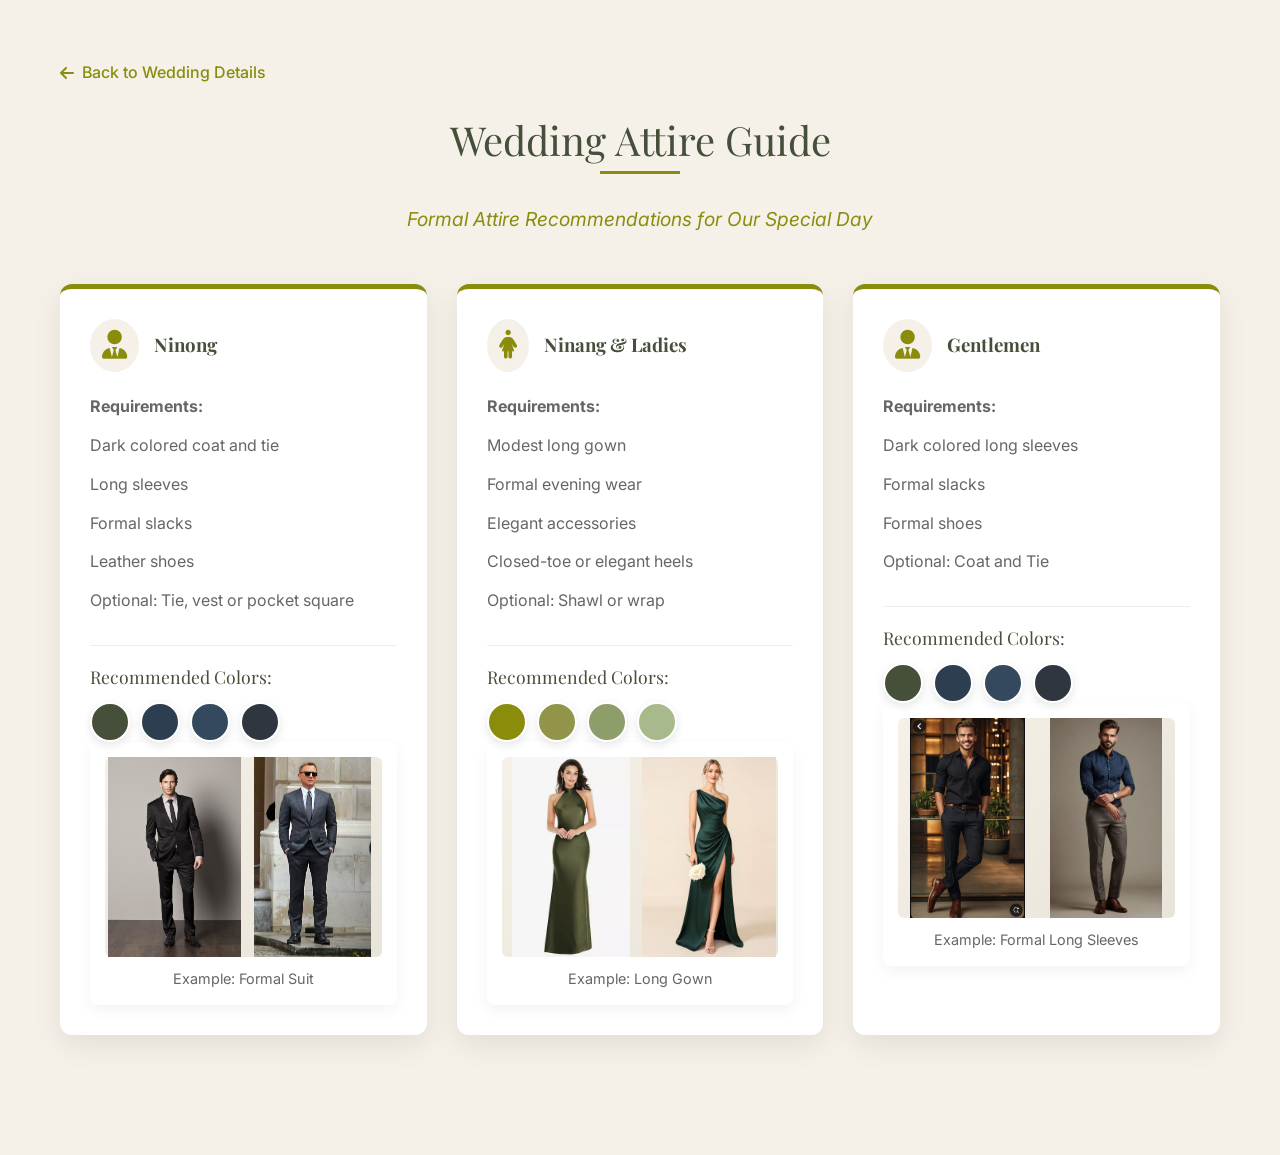
==== AttireGuide.html @ 83d6fbdf "Pilot" ====
<!DOCTYPE html>
<html lang="en">
<head>
    <meta charset="UTF-8">
    <meta name="viewport" content="width=device-width, initial-scale=1.0">
    <title>Attire Guide - Eurish & James Wedding</title>
    <link rel="preconnect" href="https://fonts.googleapis.com">
    <link rel="preconnect" href="https://fonts.gstatic.com" crossorigin>
    <link href="https://fonts.googleapis.com/css2?family=Playfair+Display:ital,wght@0,400;0,700;1,400&family=Inter:wght@300;400;500;600&display=swap" rel="stylesheet">
    <link rel="stylesheet" href="https://cdnjs.cloudflare.com/ajax/libs/font-awesome/6.0.0/css/all.min.css">
    <link rel="icon" type="image/png" href="favicon.png">
    <link rel="stylesheet" href="style.css">
    <style>
        .attire-guide-container {
            max-width: 1200px;
            margin: 0 auto;
            padding: 60px 20px;
            background: var(--beige);
            min-height: 100vh;
        }

        .back-button {
            display: inline-flex;
            align-items: center;
            gap: 8px;
            color: var(--olive);
            text-decoration: none;
            margin-bottom: 30px;
            font-weight: 500;
        }

        .attire-title {
            text-align: center;
            font-size: 2.5rem;
            color: var(--gray-green);
            margin-bottom: 40px;
            position: relative;
        }

            .attire-title::after {
                content: '';
                position: absolute;
                bottom: -10px;
                left: 50%;
                transform: translateX(-50%);
                width: 80px;
                height: 3px;
                background: var(--olive);
            }

        .attire-subtitle {
            text-align: center;
            color: var(--olive);
            font-size: 1.2rem;
            margin-bottom: 50px;
            font-style: italic;
        }

        .attire-grid {
            display: grid;
            grid-template-columns: repeat(auto-fit, minmax(300px, 1fr));
            gap: 30px;
            margin-bottom: 60px;
        }

        .attire-category {
            background: white;
            padding: 30px;
            border-radius: 12px;
            box-shadow: 0 10px 30px rgba(0,0,0,0.08);
            border-top: 5px solid var(--olive);
            transition: transform 0.3s ease;
        }

            .attire-category:hover {
                transform: translateY(-5px);
            }

        .attire-header {
            display: flex;
            align-items: center;
            gap: 15px;
            margin-bottom: 20px;
            color: var(--gray-green);
        }

            .attire-header i {
                font-size: 1.8rem;
                color: var(--olive);
                background: var(--beige);
                padding: 12px;
                border-radius: 50%;
            }

        .attire-content {
            color: var(--text-light);
            line-height: 1.8;
        }

            .attire-content p {
                margin-bottom: 10px;
            }

        .color-guide {
            margin-top: 30px;
            padding-top: 20px;
            border-top: 1px solid #eee;
        }

            .color-guide h4 {
                color: var(--gray-green);
                margin-bottom: 15px;
                font-size: 1.1rem;
            }

        .color-swatches {
            display: flex;
            gap: 10px;
            flex-wrap: wrap;
        }

        .example-images {
            margin-top: 60px;
        }

            .example-images h3 {
                text-align: center;
                color: var(--gray-green);
                margin-bottom: 30px;
                font-size: 1.8rem;
            }

        .image-grid {
            display: grid;
            grid-template-columns: repeat(auto-fit, minmax(250px, 1fr));
            gap: 20px;
        }

        .image-item {
            background: white;
            padding: 15px;
            border-radius: 8px;
            text-align: center;
            box-shadow: 0 5px 15px rgba(0,0,0,0.05);
        }

        .image-placeholder {
            width: 100%;
            height: 200px;
            background: linear-gradient(135deg, #f5f1e8 0%, #e8e4d9 100%);
            border-radius: 6px;
            display: flex;
            align-items: center;
            justify-content: center;
            color: var(--olive);
            font-size: 0.9rem;
            margin-bottom: 10px;
        }

        .image-item p {
            color: var(--text-light);
            font-size: 0.9rem;
        }

        @media (max-width: 768px) {
            .attire-grid {
                grid-template-columns: 1fr;
            }

            .attire-title {
                font-size: 2rem;
            }
        }
    </style>
</head>
<body>
    <div class="attire-guide-container">
        <a href="index.html" class="back-button">
            <i class="fas fa-arrow-left"></i> Back to Wedding Details
        </a>

        <h1 class="attire-title">Wedding Attire Guide</h1>
        <p class="attire-subtitle">Formal Attire Recommendations for Our Special Day</p>

        <div class="attire-grid">
            <div class="attire-category">
                <div class="attire-header">
                    <i class="fas fa-user-tie"></i>
                    <h3><strong>Ninong</strong></h3>
                </div>

                <div class="attire-content">
                    <p><strong>Requirements:</strong></p>
                    <p>Dark colored coat and tie</p>
                    <p>Long sleeves</p>
                    <p>Formal slacks</p>
                    <p>Leather shoes</p>
                    <p>Optional: Tie, vest or pocket square</p>

                    <div class="color-guide">
                        <h4>Recommended Colors:</h4>
                        <div class="color-swatches">
                            <div class="color-swatch" style="background: #464f39;"></div>
                            <div class="color-swatch" style="background: #2c3e50;"></div>
                            <div class="color-swatch" style="background: #34495e;"></div>
                            <div class="color-swatch" style="background: #2f3640;"></div>
                        </div>
                    </div>
                </div>
                <div class="image-item">
                    <div class="image-placeholder">
                        <!--<i class="fas fa-image"></i> Example: Formal Suit-->
                        <img src="./black-suit.jpg" alt="black-suit" class="qr-image">
                        <img src="./dark-grey-suit.jpg" alt="dark-grey-suit" class="qr-image">
                        <!--<img src="./navy-suit.jpg" alt="navy-suit" class="qr-image">-->
                    </div>
                    <p>Example: Formal Suit</p>
                </div>
            </div>

            <div class="attire-category">
                <div class="attire-header">
                    <i class="fas fa-female"></i>
                    <h3><strong>Ninang & Ladies</strong></h3>
                </div>
                <div class="attire-content">
                    <p><strong>Requirements:</strong></p>
                    <p>Modest long gown</p>
                    <p>Formal evening wear</p>
                    <p>Elegant accessories</p>
                    <p>Closed-toe or elegant heels</p>
                    <p>Optional: Shawl or wrap</p>

                    <div class="color-guide">
                        <h4>Recommended Colors:</h4>
                        <div class="color-swatches">
                            <div class="color-swatch" style="background: #898d0b;"></div>
                            <div class="color-swatch" style="background: #929449;"></div>
                            <div class="color-swatch" style="background: #8D9E6B;"></div>
                            <div class="color-swatch" style="background: #a8b98c;"></div>
                        </div>
                    </div>
                </div>
                <div class="image-item">
                    <div class="image-placeholder">
                        <!--<i class="fas fa-image"></i> Example: Formal Suit-->
                        <!--<img src="./long-gown.jpg" alt="long-gown" class="qr-image">-->
                        <img src="./long-gown1.jpg" alt="long-gown1" class="qr-image">
                        <img src="./long-gown2.jpg" alt="long-gown2" class="qr-image">
                    </div>
                    <p>Example: Long Gown</p>
                </div>

            </div>

            <div class="attire-category">
                <div class="attire-header">
                    <i class="fas fa-user-tie"></i>
                    <h3><strong>Gentlemen</strong></h3>
                </div>

                <div class="attire-content">
                    <p><strong>Requirements:</strong></p>
                    <p>Dark colored long sleeves</p>
                    <p>Formal slacks</p>
                    <p>Formal shoes</p>
                    <p>Optional: Coat and Tie</p>

                    <div class="color-guide">
                        <h4>Recommended Colors:</h4>
                        <div class="color-swatches">
                            <div class="color-swatch" style="background: #464f39;"></div>
                            <div class="color-swatch" style="background: #2c3e50;"></div>
                            <div class="color-swatch" style="background: #34495e;"></div>
                            <div class="color-swatch" style="background: #2f3640;"></div>
                        </div>
                    </div>
                </div>
                <div class="image-item">
                    <div class="image-placeholder">
                        <!--<i class="fas fa-image"></i> Example: Formal Suit-->
                        <img src="./long-sleeves.jpg" alt="long-sleeves" class="qr-image">
                        <img src="./long-sleeves2.jpg" alt="long-sleeves2" class="qr-image">
                        <!--<img src="./navy-suit.jpg" alt="navy-suit" class="qr-image">-->
                    </div>
                    <p>Example: Formal Long Sleeves</p>
                </div>
            </div>

        </div>

        <!--<div class="example-images">
            <h3>Attire Inspiration</h3>
            <div class="image-grid">
                <div class="image-item">
                    <div class="image-placeholder">
                        <i class="fas fa-image"></i> Example: Formal Suit
                    </div>
                    <p>Dark colored suit with tie</p>
                </div>
                <div class="image-item">
                    <div class="image-placeholder">
                        <i class="fas fa-image"></i> Example: Long Gown
                    </div>
                    <p>Elegant evening gown</p>
                </div>
                <div class="image-item">
                    <div class="image-placeholder">
                        <i class="fas fa-image"></i> Example: Color Palette
                    </div>
                    <p>Wedding color scheme</p>
                </div>
            </div>
        </div>-->
    </div>

    <script>
        // Smooth scrolling for back button
        document.querySelector('.back-button').addEventListener('click', function(e) {
            e.preventDefault();
            window.history.back();
        });
    </script>
</body>
</html>
---- style.css ----
/* style.css */
:root {
	--olive: #898d0b;
	--olive-light: #929449;
	--olive-pale: #8D9E6B;
	--gray-green: #464f39;
	--gray-orange: #d7a94f;
	--beige: #f5f1e8;
	--gray-light: #f8f9fa;
	--text-dark: #333333;
	--text-light: #666666;
}

* {
	margin: 0;
	padding: 0;
	box-sizing: border-box;
}

html {
	scroll-behavior: smooth;
}

body {
	font-family: 'Inter', sans-serif;
	line-height: 1.6;
	color: var(--text-dark);
	background: var(--beige);
	overflow-x: hidden;
}

h1, h2, h3, h4 {
	font-family: 'Playfair Display', serif;
	font-weight: 400;
	line-height: 1.2;
}

.container {
	max-width: 1000px;
	margin: 0 auto;
	padding: 0 20px;
}

section {
	padding: 80px 0;
	position: relative;
}

/* ===== HERO SECTION ===== */
.hero {
	min-height: 100vh;
	display: flex;
	align-items: center;
	justify-content: center;
	text-align: center;
	background: linear-gradient(135deg, var(--beige) 0%, #ffffff 100%);
	position: relative;
	overflow: hidden;
}

	.hero::before {
		content: '';
		position: absolute;
		top: 0;
		left: 0;
		right: 0;
		height: 100%;
		background: url("data:image/svg+xml,%3Csvg width='100' height='100' viewBox='0 0 100 100' xmlns='http://www.w3.org/2000/svg'%3E%3Cpath d='M11 18c3.866 0 7-3.134 7-7s-3.134-7-7-7-7 3.134-7 7 3.134 7 7 7zm48 25c3.866 0 7-3.134 7-7s-3.134-7-7-7-7 3.134-7 7 3.134 7 7 7zm-43-7c1.657 0 3-1.343 3-3s-1.343-3-3-3-3 1.343-3 3 1.343 3 3 3zm63 31c1.657 0 3-1.343 3-3s-1.343-3-3-3-3 1.343-3 3 1.343 3 3 3zM34 90c1.657 0 3-1.343 3-3s-1.343-3-3-3-3 1.343-3 3 1.343 3 3 3zm56-76c1.657 0 3-1.343 3-3s-1.343-3-3-3-3 1.343-3 3 1.343 3 3 3zM12 86c2.21 0 4-1.79 4-4s-1.79-4-4-4-4 1.79-4 4 1.79 4 4 4zm28-65c2.21 0 4-1.79 4-4s-1.79-4-4-4-4 1.79-4 4 1.79 4 4 4zm23-11c2.76 0 5-2.24 5-5s-2.24-5-5-5-5 2.24-5 5 2.24 5 5 5zm-6 60c2.21 0 4-1.79 4-4s-1.79-4-4-4-4 1.79-4 4 1.79 4 4 4zm29 22c2.76 0 5-2.24 5-5s-2.24-5-5-5-5 2.24-5 5 2.24 5 5 5zM32 63c2.76 0 5-2.24 5-5s-2.24-5-5-5-5 2.24-5 5 2.24 5 5 5zm57-13c2.76 0 5-2.24 5-5s-2.24-5-5-5-5 2.24-5 5 2.24 5 5 5zm-9-21c1.105 0 2-.895 2-2s-.895-2-2-2-2 .895-2 2 .895 2 2 2zM60 91c1.105 0 2-.895 2-2s-.895-2-2-2-2 .895-2 2 .895 2 2 2zM35 41c1.105 0 2-.895 2-2s-.895-2-2-2-2 .895-2 2 .895 2 2 2zM12 60c1.105 0 2-.895 2-2s-.895-2-2-2-2 .895-2 2 .895 2 2 2z' fill='%23898d0b' fill-opacity='0.03' fill-rule='evenodd'/%3E%3C/svg%3E");
	}

.couple-names {
	font-size: 4.5rem;
	color: var(--gray-green);
	letter-spacing: 2px;
	margin-bottom: 20px;
	position: relative;
	display: inline-block;
}

	.couple-names::after {
		content: '';
		position: absolute;
		bottom: -10px;
		left: 25%;
		right: 25%;
		height: 2px;
		background: var(--olive);
	}

.wedding-date {
	font-size: 1.8rem;
	color: var(--olive);
	margin-bottom: 30px;
	font-weight: 300;
	letter-spacing: 3px;
}

.invitation-text {
	font-size: 1.2rem;
	color: var(--text-light);
	max-width: 600px;
	margin: 0 auto 40px;
	line-height: 1.8;
}

	.invitation-text span {
		display: block;
		margin-top: 10px;
		font-style: italic;
		color: var(--gray-green);
	}

.scroll-down {
	position: absolute;
	bottom: 30px;
	left: 50%;
	transform: translateX(-50%);
	color: var(--olive);
	font-size: 1.5rem;
	animation: bounce 2s infinite;
}

@keyframes bounce {
	0%, 20%, 50%, 80%, 100% {
		transform: translateX(-50%) translateY(0);
	}

	40% {
		transform: translateX(-50%) translateY(-10px);
	}

	60% {
		transform: translateX(-50%) translateY(-5px);
	}
}

/* ===== DETAILS SECTION ===== */
.section-title {
	text-align: center;
	font-size: 2.5rem;
	color: var(--gray-green);
	margin-bottom: 60px;
	position: relative;
}

	.section-title::after {
		content: '';
		position: absolute;
		bottom: -15px;
		left: 50%;
		transform: translateX(-50%);
		width: 60px;
		height: 3px;
		background: var(--olive);
	}

.details-grid {
	display: grid;
	grid-template-columns: repeat(auto-fit, minmax(300px, 1fr));
	gap: 40px;
}

.detail-card {
	background: white;
	padding: 40px;
	border-radius: 8px;
	box-shadow: 0 10px 30px rgba(0,0,0,0.05);
	text-align: center;
	border-top: 4px solid var(--olive);
	transition: transform 0.3s ease;
}

	.detail-card:hover {
		transform: translateY(-5px);
	}

.detail-icon {
	font-size: 2.5rem;
	color: var(--olive);
	margin-bottom: 20px;
}

.detail-card h3 {
	color: var(--gray-green);
	margin-bottom: 15px;
	font-size: 1.5rem;
}

.detail-card p {
	color: var(--text-light);
	margin-bottom: 10px;
}

.qr-container {
	width: 150px;
	height: 150px;
	margin: 20px auto;
	border: 2px dashed var(--olive-light);
	border-radius: 8px;
	overflow: hidden;
	padding: 5px;
	background: white;
}

.qr-image {
	width: 100%;
	height: 100%;
	object-fit: contain;
	display: block;
}

/* ===== ENTOURAGE SECTION ===== */
/*.entourage-section {
	background: var(--gray-light);
}*/
.important_information {
	background: var(--gray-light);
}

.entourage-container {
	max-width: 1200px;
	margin: 0 auto;
}

.entourage-category {
	margin-bottom: 60px;
}

	.entourage-category h3 {
		color: var(--gray-green);
		font-size: 1.8rem;
		margin-bottom: 30px;
		text-align: center;
		border-bottom: 2px solid var(--olive-pale);
		padding-bottom: 10px;
		position: relative;
		cursor: pointer;
		transition: all 0.3s ease;
	}

		.entourage-category h3:hover {
			color: var(--olive);
		}

		/* Add arrow icon for collapsible sections */
		.entourage-category h3::after {
			content: '\f078'; /* FontAwesome chevron-down */
			font-family: 'Font Awesome 6 Free';
			font-weight: 900;
			position: absolute;
			right: 10px;
			transition: transform 0.3s ease;
		}

		.entourage-category h3.collapsed::after {
			transform: rotate(-90deg);
		}

/* Collapsible content styling */
.collapsible-content {
	overflow: hidden;
	transition: max-height 0.3s ease-out;
	max-height: 0;
}

	.collapsible-content.expanded {
		max-height: 1000px; /* Adjust based on your content height */
	}

.entourage-grid {
	display: grid;
	grid-template-columns: repeat(auto-fit, minmax(250px, 1fr));
	gap: 25px;
}

.entourage-item {
	background: white;
	padding: 25px;
	border-radius: 6px;
	box-shadow: 0 5px 15px rgba(0,0,0,0.03);
	text-align: center;
	border-left: 3px solid var(--olive);
}

	.entourage-item p {
		color: var(--text-light);
		font-size: 0.95rem;
	}

/* ===== RSVP SECTION ===== */
.rsvp-section {
	background: white;
}

.rsvp-container {
	max-width: 800px;
	margin: 0 auto;
	background: var(--gray-light);
	padding: 40px;
	border-radius: 8px;
	border: 1px solid #eee;
}

.rsvp-options {
	display: grid;
	grid-template-columns: repeat(auto-fit, minmax(300px, 1fr));
	gap: 30px;
	margin-top: 40px;
}

.rsvp-option {
	background: white;
	padding: 30px;
	border-radius: 8px;
	text-align: center;
	border: 2px solid var(--olive);
	transition: all 0.3s ease;
}

	.rsvp-option:hover {
		transform: translateY(-5px);
		box-shadow: 0 10px 20px rgba(107, 142, 35, 0.1);
	}

	.rsvp-option h3 {
		color: var(--gray-green);
		margin-bottom: 20px;
		font-size: 1.5rem;
	}

	.rsvp-option p {
		color: var(--text-light);
		margin-bottom: 20px;
	}

.btn-rsvp {
	display: inline-block;
	background: var(--olive);
	color: white;
	padding: 12px 30px;
	border-radius: 4px;
	text-decoration: none;
	font-weight: 500;
	transition: background 0.3s ease;
}

	.btn-rsvp:hover {
		background: var(--gray-green);
	}

/* ===== GIFT SECTION ===== */
.gift-section {
	background: var(--gray-light);
}

.gift-container {
	max-width: 800px;
	margin: 0 auto;
}

.gift-cards {
	display: grid;
	grid-template-columns: repeat(auto-fit, minmax(300px, 1fr));
	gap: 30px;
	margin-top: 40px;
}

.gift-card {
	background: white;
	padding: 30px;
	border-radius: 8px;
	text-align: center;
	border: 2px solid var(--olive);
}

	.gift-card h3 {
		color: var(--gray-green);
		margin-bottom: 20px;
		font-size: 1.5rem;
	}

	.gift-card p {
		color: var(--text-light);
		margin-bottom: 20px;
	}

.gift-qr {
	width: 180px;
	height: 180px;
	margin: 20px auto;
	border: 1px solid #eee;
	border-radius: 4px;
	overflow: hidden;
	background: white;
}

	.gift-qr img {
		width: 100%;
		height: 100%;
		object-fit: contain;
		display: block;
	}

.gift-note {
	font-size: 0.9rem;
	color: var(--text-light);
	font-style: italic;
	margin-top: 10px;
}

/* ===== INFO CARDS ===== */
.info-cards {
	display: grid;
	grid-template-columns: repeat(auto-fit, minmax(300px, 1fr));
	gap: 30px;
	margin-top: 40px;
}

.info-card {
	background: white;
	padding: 30px;
	border-radius: 8px;
	box-shadow: 0 5px 15px rgba(0,0,0,0.05);
	border: 1px solid #eee;
}

	.info-card h4 {
		color: var(--gray-green);
		margin-bottom: 15px;
		font-size: 1.3rem;
		display: flex;
		align-items: center;
		gap: 10px;
	}

		.info-card h4 i {
			color: var(--olive);
		}

/* ===== SHARE SECTION ===== */
.share-section {
	background: var(--gray-green);
	color: white;
	text-align: center;
}

	.share-section .section-title {
		color: white;
	}

		.share-section .section-title::after {
			background: var(--olive-light);
		}

.share-buttons {
	display: flex;
	justify-content: center;
	gap: 20px;
	flex-wrap: wrap;
	margin-top: 30px;
}

.share-btn {
	background: rgba(255,255,255,0.1);
	color: white;
	border: 1px solid rgba(255,255,255,0.2);
	padding: 12px 25px;
	border-radius: 4px;
	display: flex;
	align-items: center;
	gap: 10px;
	cursor: pointer;
	transition: all 0.3s ease;
	text-decoration: none;
}

	.share-btn:hover {
		background: rgba(255,255,255,0.2);
		transform: translateY(-2px);
	}

/* ===== COLOR PALETTE ===== */
.color-palette {
	display: flex;
	justify-content: center;
	gap: 10px;
	margin: 40px 0;
}

.color-swatch {
	width: 40px;
	height: 40px;
	border-radius: 50%;
	border: 2px solid white;
	box-shadow: 0 3px 10px rgba(0,0,0,0.1);
}

/* ===== FOOTER ===== */
footer {
	background: var(--gray-green);
	color: white;
	text-align: center;
	padding: 40px 20px;
}

	footer p {
		color: rgba(255,255,255,0.8);
		margin: 10px 0;
	}

/* ===== GOOGLE FORM EMBED ===== */
.google-form-container {
	margin-top: 40px;
	border-radius: 8px;
	overflow: hidden;
	box-shadow: 0 5px 15px rgba(0,0,0,0.1);
}

.google-form-frame {
	width: 100%;
	height: 800px;
	border: none;
}

/* ===== QR Code Styling ===== */
.qr-code-container {
	display: grid;
	grid-template-columns: 1fr 1fr;
	gap: 20px;
	margin-top: 20px;
}

.qr-code-item {
	text-align: center;
}

.qr-code-image {
	width: 250px;
	height: 250px;
	border: 1px solid #ddd;
	border-radius: 8px;
	padding: 10px;
	background: white;
	margin: 0 auto 10px;
	overflow: hidden;
}

.qr-code-image-bank {
	width: 180px;
	height: 180px;
	border: 1px solid #ddd;
	border-radius: 8px;
	padding: 10px;
	background: white;
	margin: 0 auto 10px;
	overflow: hidden;
}

.qr-code-image img {
	width: 100%;
	height: 100%;
	object-fit: contain;
	display: block;
}

/* ===== RESPONSIVE ===== */
@media (max-width: 768px) {
	.couple-names {
		font-size: 3rem;
	}

	.wedding-date {
		font-size: 1.4rem;
	}

	section {
		padding: 60px 0;
	}

	.details-grid {
		grid-template-columns: 1fr;
	}

	.entourage-grid {
		grid-template-columns: 1fr;
	}

	.rsvp-container,
	.rsvp-option,
	.gift-card {
		padding: 20px;
	}

	.rsvp-options,
	.gift-cards,
	.qr-code-container {
		grid-template-columns: 1fr;
	}

	.google-form-frame {
		height: 600px;
	}

	/* Adjust arrow position for mobile */
	.entourage-category h3::after {
		right: 5px;
	}
}

/* ===== PRINT STYLES ===== */
@media print {
	.hero::before,
	.scroll-down,
	.share-section,
	.share-buttons {
		display: none;
	}

	.detail-card,
	.entourage-item,
	.info-card {
		break-inside: avoid;
		box-shadow: none;
		border: 1px solid #ddd;
	}
}

.tagalog {
	font-size: 0.85em;
	font-style: italic;
}

/* ===== MUSIC PLAYER ===== */
.music-player {
	position: fixed;
	bottom: 20px;
	right: 20px;
	z-index: 1000;
	background: rgba(255, 255, 255, 0.95);
	border-radius: 50px;
	padding: 10px 20px;
	box-shadow: 0 5px 15px rgba(0,0,0,0.2);
	display: flex;
	align-items: center;
	gap: 10px;
	border: 2px solid var(--olive);
}

.music-control {
	background: var(--olive);
	color: white;
	border: none;
	width: 40px;
	height: 40px;
	border-radius: 50%;
	cursor: pointer;
	display: flex;
	align-items: center;
	justify-content: center;
	transition: all 0.3s ease;
}

.music-control:hover {
	background: var(--gray-green);
	transform: scale(1.1);
}

.music-info {
	font-size: 0.9rem;
	color: var(--gray-green);
	font-weight: 500;
}

@media (max-width: 768px) {
	.music-player {
		bottom: 10px;
		right: 10px;
		padding: 8px 15px;
	}

	.music-info {
		display: none;
	}
}




/* Bank Details Styling */
.show-bank-details-btn {
	background: var(--olive);
	color: white;
	/*background: transparent;*/
	border: 2px solid var(--olive);
	/*color: var(--olive);*/
	padding: 12px 24px;
	border-radius: 4px;
	cursor: pointer;
	font-size: 0.95rem;
	margin-top: 20px;
	display: flex;
	align-items: center;
	justify-content: center;
	gap: 10px;
	width: 100%;
	transition: all 0.3s ease;
	font-weight: 600;
}

.show-bank-details-btn:hover {
	background: var(--olive);
	color: white;
	transform: translateY(-2px);
	box-shadow: 0 5px 15px rgba(137, 141, 11, 0.2);
}

.bank-details-container {
	margin-top: 25px;
	display: none;
	opacity: 0;
	transform: translateY(20px);
	transition: all 0.4s ease;
}

.bank-details-container.visible {
	display: block;
	opacity: 1;
	transform: translateY(0);
}

.bank-info-grid {
	display: grid;
	grid-template-columns: 1fr 1fr;
	gap: 20px;
	margin-bottom: 20px;
	align-items: start;
}

.bank-card {
	background: white;
	padding: 25px;
	border-radius: 8px;
	box-shadow: 0 5px 20px rgba(0, 0, 0, 0.08);
	border-top: 4px solid var(--olive);
	text-align: center;
	transition: transform 0.3s ease;
}

	.bank-card:hover {
		transform: translateY(-5px);
	}

.bank-header {
	display: flex;
	align-items: center;
	justify-content: center;
	gap: 12px;
	margin-bottom: 20px;
	color: var(--gray-green);
}

	.bank-header i {
		font-size: 1.5rem;
		color: var(--olive);
	}

	.bank-header h5 {
		font-size: 1.3rem;
		margin: 0;
	}

.bank-info {
	margin-top: 20px;
	padding-top: 20px;
	border-top: 1px solid #eee;
}

	.bank-info p {
		color: var(--text-light);
		font-size: 0.95rem;
		margin-bottom: 8px;
	}

	.bank-info strong {
		color: var(--gray-green);
	}

.qr-code-image-bank {
	width: 200px;
	height: 200px;
	margin: 0 auto;
	border: 1px solid #eee;
	border-radius: 8px;
	padding: 10px;
	background: white;
	overflow: hidden;
}

	.qr-code-image-bank img {
		width: 100%;
		height: 100%;
		object-fit: contain;
		display: block;
	}

.bank-note {
	grid-column: 1 / span 2;
	background: #f8f9fa;
	padding: 20px;
	border-radius: 8px;
	border-left: 4px solid var(--olive);
	display: flex;
	align-items: center;
	gap: 15px;
	margin-top: 0;
}

	.bank-note i {
		color: var(--olive);
		font-size: 1.2rem;
		margin-top: 3px;
	}

	.bank-note p {
		color: var(--text-light);
		margin: 0;
		font-size: 0.95rem;
		line-height: 1.5;
	}

/* Responsive adjustments */
@media (max-width: 768px) {
	.bank-info-grid {
		grid-template-columns: 1fr;
	}

	.bank-note {
		grid-column: 1;
	}

	.bank-card {
		padding: 20px;
	}

	.qr-code-image-bank {
		width: 180px;
		height: 180px;
	}
}
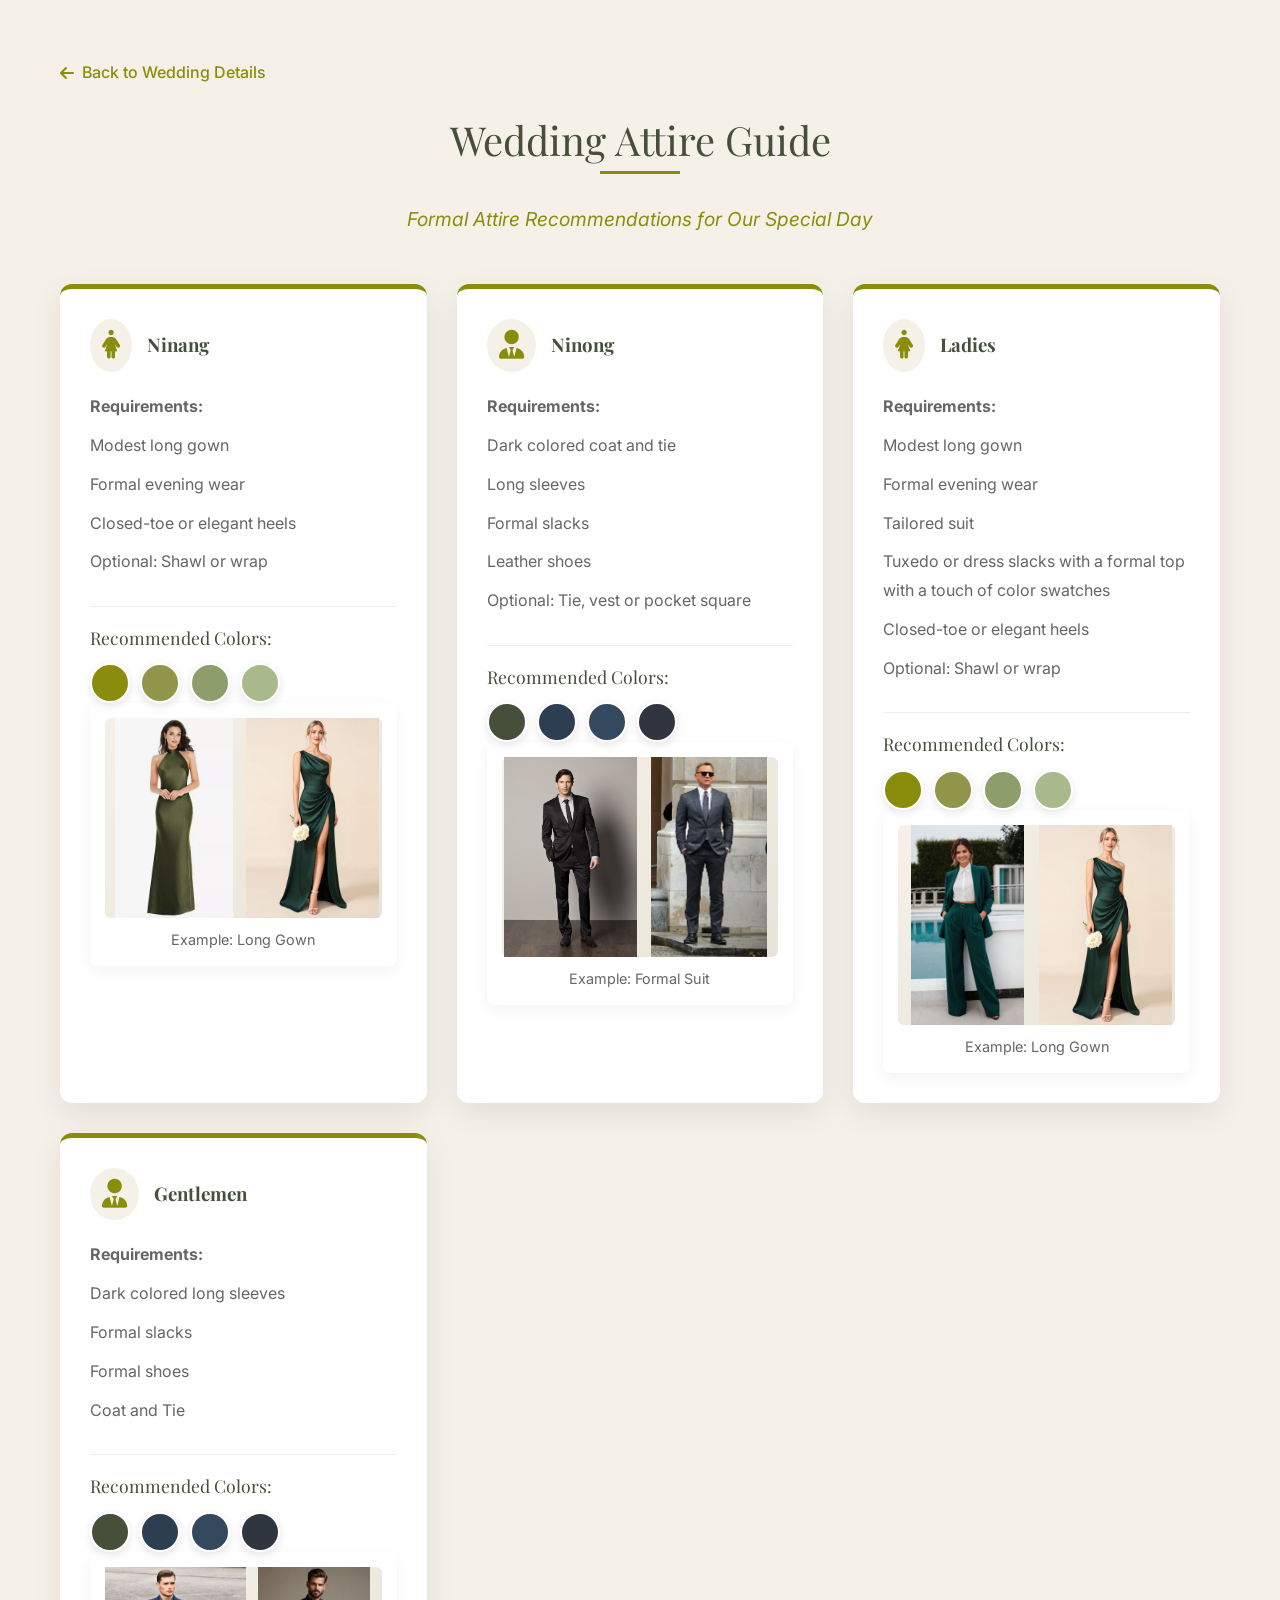
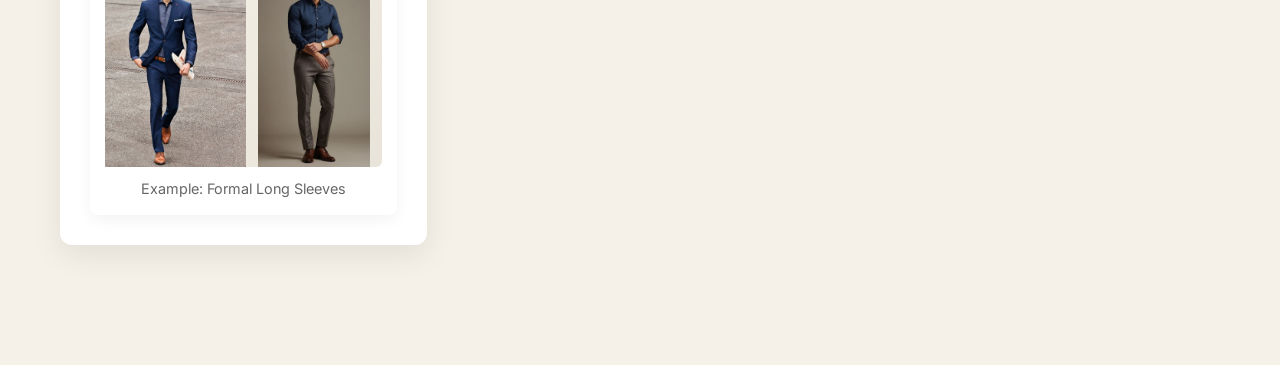
==== commit 76b7ffc7: "pilot 2" ====
--- a/AttireGuide.html
+++ b/AttireGuide.html
@@ -175,14 +175,53 @@
 </head>
 <body>
     <div class="attire-guide-container">
-        <a href="index.html" class="back-button">
+        <a href="./index.html" class="back-button">
             <i class="fas fa-arrow-left"></i> Back to Wedding Details
         </a>
 
         <h1 class="attire-title">Wedding Attire Guide</h1>
         <p class="attire-subtitle">Formal Attire Recommendations for Our Special Day</p>
 
+
         <div class="attire-grid">
+
+
+            <div class="attire-category">
+                <div class="attire-header">
+                    <i class="fas fa-female"></i>
+                    <h3><strong>Ninang</strong></h3>
+                </div>
+                <div class="attire-content">
+                    <p><strong>Requirements:</strong></p>
+                    <p>Modest long gown</p>
+                    <p>Formal evening wear</p>
+                    <!--<p>Elegant accessories</p>-->
+                    <p>Closed-toe or elegant heels</p>
+                    <p>Optional: Shawl or wrap</p>
+
+                    <div class="color-guide">
+                        <h4>Recommended Colors:</h4>
+                        <div class="color-swatches">
+                            <div class="color-swatch" style="background: #898d0b;"></div>
+                            <div class="color-swatch" style="background: #929449;"></div>
+                            <div class="color-swatch" style="background: #8D9E6B;"></div>
+                            <div class="color-swatch" style="background: #a8b98c;"></div>
+                        </div>
+                    </div>
+                </div>
+                <div class="image-item">
+                    <div class="image-placeholder">
+                        <!--<i class="fas fa-image"></i> Example: Formal Suit-->
+                        <!--<img src="./long-gown.jpg" alt="long-gown" class="qr-image">-->
+                        <img src="./long-gown1.jpg" alt="long-gown1" class="qr-image">
+                        <img src="./long-gown2.jpg" alt="long-gown2" class="qr-image">
+                    </div>
+                    <p>Example: Long Gown</p>
+                </div>
+
+            </div>
+
+
             <div class="attire-category">
                 <div class="attire-header">
                     <i class="fas fa-user-tie"></i>
@@ -218,16 +257,18 @@
                 </div>
             </div>
 
+
             <div class="attire-category">
                 <div class="attire-header">
                     <i class="fas fa-female"></i>
-                    <h3><strong>Ninang & Ladies</strong></h3>
+                    <h3><strong>Ladies</strong></h3>
                 </div>
                 <div class="attire-content">
                     <p><strong>Requirements:</strong></p>
                     <p>Modest long gown</p>
                     <p>Formal evening wear</p>
-                    <p>Elegant accessories</p>
+                    <p>Tailored suit</p>
+                    <p>Tuxedo or dress slacks with a formal top with a touch of color swatches</p>
                     <p>Closed-toe or elegant heels</p>
                     <p>Optional: Shawl or wrap</p>
 
@@ -245,13 +286,14 @@
                     <div class="image-placeholder">
                         <!--<i class="fas fa-image"></i> Example: Formal Suit-->
                         <!--<img src="./long-gown.jpg" alt="long-gown" class="qr-image">-->
-                        <img src="./long-gown1.jpg" alt="long-gown1" class="qr-image">
+                        <img src="./tuxedo.jpg" alt="tuxedo" class="qr-image">
                         <img src="./long-gown2.jpg" alt="long-gown2" class="qr-image">
                     </div>
                     <p>Example: Long Gown</p>
                 </div>
 
             </div>
+
 
             <div class="attire-category">
                 <div class="attire-header">
@@ -264,7 +306,7 @@
                     <p>Dark colored long sleeves</p>
                     <p>Formal slacks</p>
                     <p>Formal shoes</p>
-                    <p>Optional: Coat and Tie</p>
+                    <p>Coat and Tie</p>
 
                     <div class="color-guide">
                         <h4>Recommended Colors:</h4>
@@ -279,7 +321,7 @@
                 <div class="image-item">
                     <div class="image-placeholder">
                         <!--<i class="fas fa-image"></i> Example: Formal Suit-->
-                        <img src="./long-sleeves.jpg" alt="long-sleeves" class="qr-image">
+                        <img src="./navy-suit.jpg" alt="long-sleeves" class="qr-image">
                         <img src="./long-sleeves2.jpg" alt="long-sleeves2" class="qr-image">
                         <!--<img src="./navy-suit.jpg" alt="navy-suit" class="qr-image">-->
                     </div>
--- a/style.css
+++ b/style.css
@@ -846,4 +846,429 @@
 		width: 180px;
 		height: 180px;
 	}
-}+}
+
+
+.gift-guide-container {
+	max-width: 1200px;
+	margin: 0 auto;
+	padding: 60px 20px;
+	background: var(--beige);
+	min-height: 100vh;
+}
+
+.back-button {
+	display: inline-flex;
+	align-items: center;
+	gap: 8px;
+	color: var(--olive);
+	text-decoration: none;
+	margin-bottom: 30px;
+	font-weight: 500;
+}
+
+.gift-title {
+	text-align: center;
+	font-size: 2.5rem;
+	color: var(--gray-green);
+	margin-bottom: 20px;
+	position: relative;
+}
+
+	.gift-title::after {
+		content: '';
+		position: absolute;
+		bottom: -10px;
+		left: 50%;
+		transform: translateX(-50%);
+		width: 80px;
+		height: 3px;
+		background: var(--olive);
+	}
+
+.gift-subtitle {
+	text-align: center;
+	color: var(--text-light);
+	max-width: 800px;
+	margin: 0 auto 50px;
+	font-size: 1.1rem;
+	line-height: 1.6;
+}
+
+.gift-message {
+	text-align: center;
+	font-style: italic;
+	color: var(--olive);
+	margin-bottom: 40px;
+	padding: 20px;
+	background: rgba(137, 141, 11, 0.05);
+	border-radius: 8px;
+}
+
+.qr-options {
+	display: grid;
+	grid-template-columns: repeat(auto-fit, minmax(300px, 1fr));
+	gap: 40px;
+	margin-bottom: 50px;
+}
+
+.qr-option {
+	background: white;
+	padding: 30px;
+	border-radius: 12px;
+	box-shadow: 0 10px 30px rgba(0,0,0,0.08);
+	text-align: center;
+	border: 2px solid var(--olive);
+	transition: all 0.3s ease;
+}
+
+	.qr-option:hover {
+		transform: translateY(-5px);
+		box-shadow: 0 15px 35px rgba(137, 141, 11, 0.15);
+	}
+
+.qr-header {
+	display: flex;
+	align-items: center;
+	justify-content: center;
+	gap: 15px;
+	margin-bottom: 25px;
+	color: var(--gray-green);
+}
+
+	.qr-header i {
+		font-size: 2rem;
+		color: var(--olive);
+	}
+
+.qr-image-large {
+	width: 100%;
+	max-width: 600px;
+	height: 600px;
+	margin: 0 auto 25px;
+	border: 2px solid #eee;
+	border-radius: 12px;
+	padding: 15px;
+	background: white;
+	overflow: hidden;
+	cursor: pointer;
+	transition: transform 0.3s ease;
+}
+
+.qr-image-large1 {
+	width: 100%;
+	max-width: 600px;
+	height: 600px;
+	margin: 0 auto 25px;
+	border: 2px solid #eee;
+	border-radius: 12px;
+	padding: 15px;
+	background: white;
+	overflow: hidden;
+	cursor: pointer;
+	transition: transform 0.3s ease;
+}
+
+.qr-image-large:hover {
+	transform: scale(1.02);
+}
+
+.qr-image-large img {
+	width: 100%;
+	height: 100%;
+	object-fit: contain;
+	display: block;
+}
+
+.qr-image-large1:hover {
+	transform: scale(1.02);
+}
+
+.qr-image-large1 img {
+	width: 100%;
+	height: 100%;
+	object-fit: contain;
+	display: block;
+}
+
+.account-details {
+	margin-top: 25px;
+	padding-top: 25px;
+	border-top: 1px solid #eee;
+	text-align: left;
+}
+
+	.account-details h4 {
+		color: var(--gray-green);
+		margin-bottom: 15px;
+		font-size: 1.1rem;
+	}
+
+	.account-details p {
+		color: var(--text-light);
+		margin-bottom: 8px;
+		font-size: 0.95rem;
+	}
+
+	.account-details strong {
+		color: var(--gray-green);
+	}
+
+.transfer-instructions {
+	background: white;
+	padding: 30px;
+	border-radius: 12px;
+	box-shadow: 0 5px 20px rgba(0,0,0,0.05);
+	margin-top: 40px;
+}
+
+	.transfer-instructions h3 {
+		color: var(--gray-green);
+		margin-bottom: 20px;
+		display: flex;
+		align-items: center;
+		gap: 10px;
+	}
+
+	.transfer-instructions ol {
+		padding-left: 20px;
+		color: var(--text-light);
+		line-height: 1.8;
+	}
+
+	.transfer-instructions li {
+		margin-bottom: 10px;
+	}
+
+.mobile-apps {
+	display: grid;
+	grid-template-columns: repeat(auto-fit, minmax(140px, 1fr));
+	gap: 15px;
+	margin-top: 30px;
+}
+
+	.mobile-apps a,
+	.mobile-apps button {
+		text-align: center;
+		justify-content: center;
+		min-height: 44px; /* Better touch target on mobile */
+	}
+
+/* Make sure download button matches app button style */
+.download-qr-btn {
+	background: var(--olive-pale);
+	color: white;
+	border: none;
+	padding: 12px 15px;
+	border-radius: 8px;
+	font-weight: 500;
+	cursor: pointer;
+	transition: all 0.3s ease;
+	display: flex;
+	align-items: center;
+	justify-content: center;
+	gap: 8px;
+	font-family: 'Inter', sans-serif;
+	font-size: 0.9rem;
+	text-decoration: none;
+	width: 100%;
+}
+
+	.download-qr-btn:hover {
+		background: var(--olive);
+		transform: translateY(-2px);
+		box-shadow: 0 5px 15px rgba(137, 141, 11, 0.2);
+	}
+
+.app-button {
+	display: inline-flex;
+	align-items: center;
+	gap: 10px;
+	padding: 12px 25px;
+	background: var(--olive);
+	color: white;
+	text-decoration: none;
+	border-radius: 8px;
+	font-weight: 500;
+	transition: all 0.3s ease;
+}
+
+	.app-button:hover {
+		background: var(--gray-green);
+		transform: translateY(-2px);
+	}
+
+@media (max-width: 768px) {
+	.qr-options {
+		grid-template-columns: 1fr;
+	}
+
+	.qr-image-large {
+		max-width: 250px;
+		height: 250px;
+	}
+
+	.qr-image-large1 {
+		max-width: 250px;
+		height: 250px;
+	}
+
+	.gift-title {
+		font-size: 2rem;
+	}
+}
+
+.copy-text {
+	cursor: pointer;
+	color: #0a66c2;
+	font-weight: 500;
+}
+
+.copy-text:active {
+	transform: scale(0.95);
+}
+
+/* ===== ENTOURAGE PREVIEW ===== */
+.entourage-preview {
+	display: flex;
+	justify-content: center;
+	margin-top: 40px;
+}
+
+.entourage-preview-box {
+	background: white;
+	padding: 40px;
+	border-radius: 12px;
+	box-shadow: 0 15px 35px rgba(0,0,0,0.08);
+	border: 2px solid var(--olive);
+	max-width: 600px;
+	width: 100%;
+	cursor: pointer;
+	transition: all 0.3s ease;
+	text-align: center;
+}
+
+	.entourage-preview-box:hover {
+		transform: translateY(-10px);
+		box-shadow: 0 20px 40px rgba(137, 141, 11, 0.15);
+	}
+
+.entourage-preview-content h3 {
+	color: var(--gray-green);
+	margin-bottom: 10px;
+	font-size: 1.8rem;
+}
+
+.entourage-preview-content p {
+	color: var(--text-light);
+	margin-bottom: 30px;
+}
+
+.preview-grid {
+	display: grid;
+	grid-template-columns: repeat(3, 1fr);
+	gap: 20px;
+	margin: 30px 0;
+}
+
+.preview-item {
+	text-align: center;
+}
+
+.preview-avatar {
+	width: 80px;
+	height: 80px;
+	border-radius: 50%;
+	margin: 0 auto 10px;
+	display: flex;
+	align-items: center;
+	justify-content: center;
+	color: white;
+	font-size: 1.5rem;
+}
+
+.view-entourage-btn {
+	background: var(--olive);
+	color: white;
+	border: none;
+	padding: 15px 30px;
+	border-radius: 50px;
+	font-size: 1rem;
+	font-weight: 600;
+	cursor: pointer;
+	display: flex;
+	align-items: center;
+	justify-content: center;
+	gap: 10px;
+	margin: 20px auto 0;
+	transition: all 0.3s ease;
+	width: 100%;
+	max-width: 300px;
+}
+
+.view-entourage-btn:hover {
+	background: var(--gray-green);
+	transform: translateY(-2px);
+	box-shadow: 0 10px 20px rgba(137, 141, 11, 0.2);
+}
+
+/* Clear button for search */
+.clear-btn {
+	background: #dc3545;
+	color: white;
+	border: none;
+	width: 40px;
+	height: 40px;
+	border-radius: 50%;
+	cursor: pointer;
+	display: flex;
+	align-items: center;
+	justify-content: center;
+	transition: all 0.3s ease;
+	margin-left: 5px;
+}
+
+	.clear-btn:hover {
+		background: #c82333;
+		transform: scale(1.1);
+	}
+
+/* Make search container align items properly */
+.search-container {
+	display: flex;
+	align-items: center;
+	gap: 10px;
+	margin: 30px 0;
+	justify-content: center;
+}
+
+.search-input {
+	flex: 1;
+	max-width: 400px;
+	padding: 15px 20px;
+	border: 2px solid #e0e0e0;
+	border-radius: 50px;
+	font-size: 1rem;
+	transition: all 0.3s ease;
+	font-family: 'Inter', sans-serif;
+}
+
+.search-btn {
+	padding: 15px 30px;
+	background: var(--olive);
+	color: white;
+	border: none;
+	border-radius: 50px;
+	cursor: pointer;
+	font-size: 1rem;
+	font-weight: 600;
+	transition: all 0.3s ease;
+	display: flex;
+	align-items: center;
+	gap: 8px;
+}
+
+	.search-btn:hover {
+		background: #7a7e09;
+		transform: translateY(-2px);
+	}
